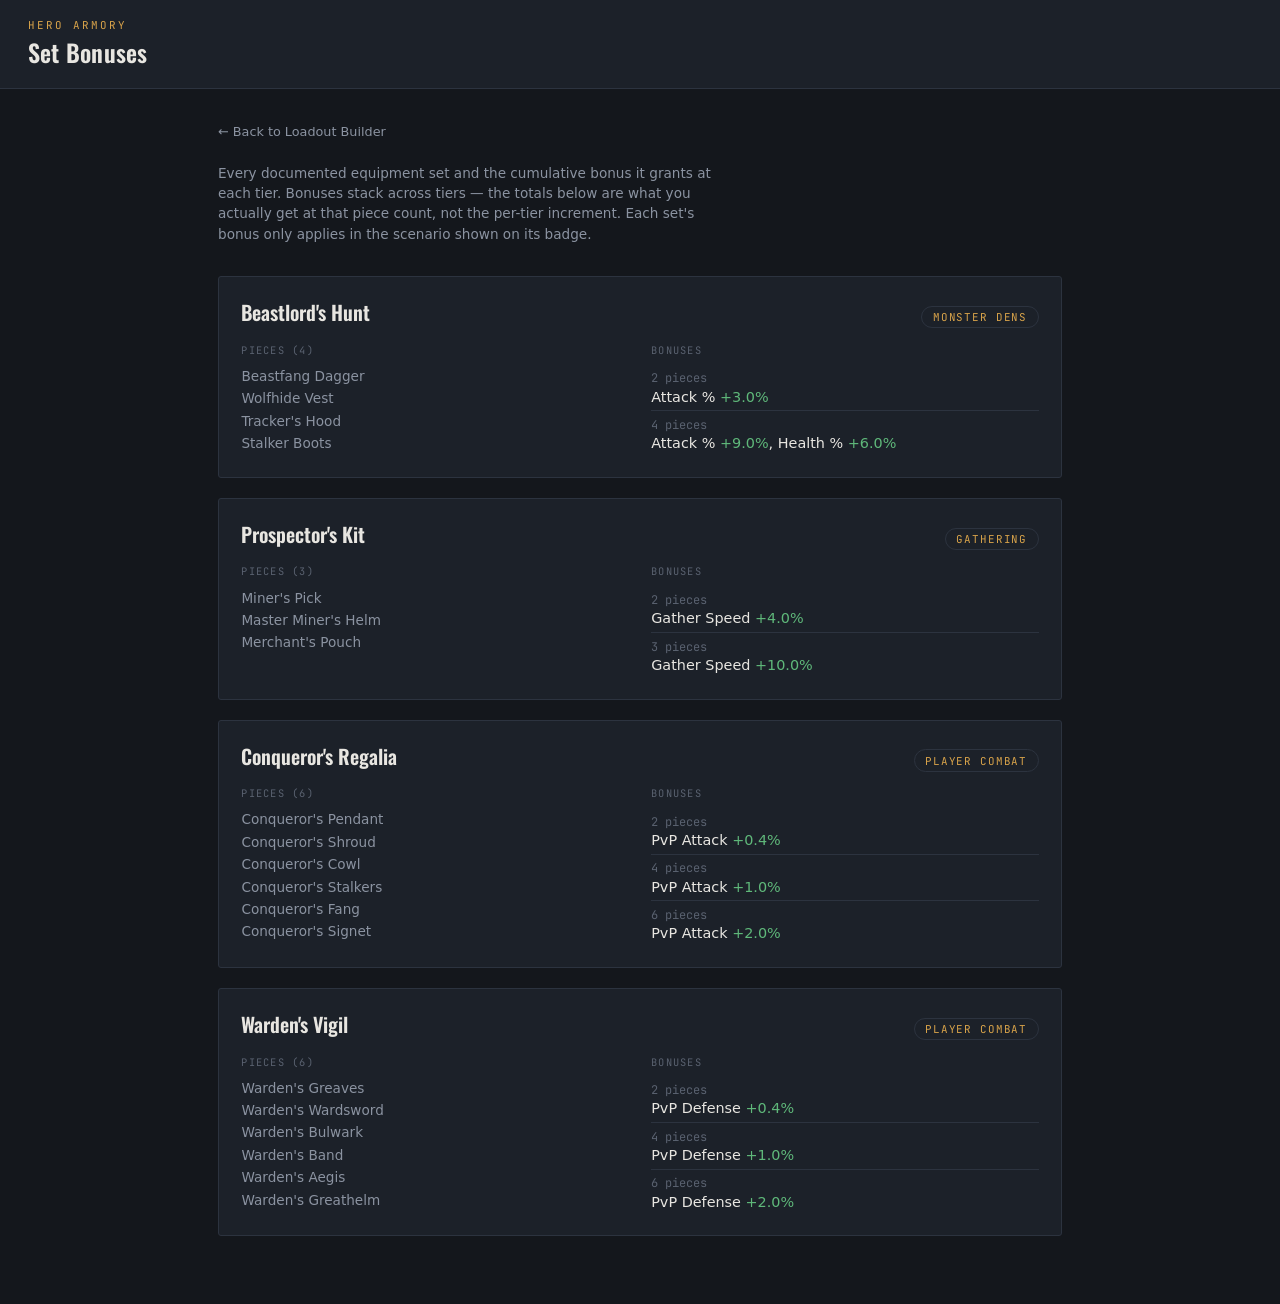
==== sets.html @ 33c0f756 "Deploy from tyrant-armory-source@3e766776fe8f4f42239ef7cad10495ab1a51c69f" ====
<!doctype html>
<html lang="en">
<head>
<meta charset="utf-8">
<meta name="viewport" content="width=device-width, initial-scale=1">
<title>Set Bonuses — Hero Armory</title>
<link rel="preconnect" href="https://fonts.googleapis.com">
<link rel="preconnect" href="https://fonts.gstatic.com" crossorigin>
<link href="https://fonts.googleapis.com/css2?family=Oswald:wght@400;500;600;700&family=JetBrains+Mono:wght@400;500;600&display=swap" rel="stylesheet">
<link rel="stylesheet" href="style.css">
</head>
<body>

<header class="topbar">
  <div class="topbar-title">
    <span class="topbar-eyebrow">Hero Armory</span>
    <h1>Set Bonuses</h1>
  </div>
</header>

<main class="sets-page">
  <a href="index.html" class="sets-back-link">← Back to Loadout Builder</a>
  <p class="sets-intro">
    Every documented equipment set and the cumulative bonus it grants at each
    tier. Bonuses stack across tiers — the totals below are what you actually
    get at that piece count, not the per-tier increment. Each set's bonus only
    applies in the scenario shown on its badge.
  </p>
  <div id="sets-container"></div>
</main>

<script src="sample-data.js"></script>
<script src="hero-breakpoints.js"></script>
<script src="set-bonuses.js"></script>
<script>
  (function () {
    const container = document.getElementById("sets-container");

    function fmtBonuses(totals) {
      return Object.entries(totals)
        .map(([key, value]) => {
          const label = STAT_LABELS[key] || key;
          return `${label} <span class="set-stat">+${(value * 100).toFixed(1)}%</span>`;
        })
        .join(", ");
    }

    for (const def of Object.values(SET_BONUS_DEFS)) {
      const card = document.createElement("div");
      card.className = "set-card";

      const head = document.createElement("div");
      head.className = "set-card-head";
      const name = document.createElement("h2");
      name.className = "set-card-name";
      name.textContent = def.name;
      head.appendChild(name);
      if (def.appliesIn) {
        const badge = document.createElement("span");
        badge.className = "set-applies-badge";
        badge.textContent = def.appliesIn;
        head.appendChild(badge);
      }
      card.appendChild(head);

      const cols = document.createElement("div");
      cols.className = "set-card-cols";

      // Pieces column
      const piecesCol = document.createElement("div");
      const piecesHead = document.createElement("p");
      piecesHead.className = "set-subhead";
      piecesHead.textContent = `Pieces (${def.totalPieces})`;
      piecesCol.appendChild(piecesHead);
      const piecesList = document.createElement("ul");
      piecesList.className = "set-pieces-list";
      for (const member of def.memberNames || []) {
        const li = document.createElement("li");
        li.textContent = member;
        piecesList.appendChild(li);
      }
      piecesCol.appendChild(piecesList);
      cols.appendChild(piecesCol);

      // Bonuses column — cumulative totals at each tier
      const bonusCol = document.createElement("div");
      const bonusHead = document.createElement("p");
      bonusHead.className = "set-subhead";
      bonusHead.textContent = "Bonuses";
      bonusCol.appendChild(bonusHead);

      const running = {};
      for (const tier of def.tiers) {
        for (const [key, value] of Object.entries(tier.bonuses)) {
          running[key] = (running[key] || 0) + value;
        }
        const tierEl = document.createElement("div");
        tierEl.className = "set-tier";
        const count = document.createElement("div");
        count.className = "set-tier-count";
        count.textContent = `${tier.pieces} pieces`;
        tierEl.appendChild(count);
        const bonuses = document.createElement("div");
        bonuses.className = "set-tier-bonuses";
        bonuses.innerHTML = fmtBonuses(running);
        tierEl.appendChild(bonuses);
        bonusCol.appendChild(tierEl);
      }
      cols.appendChild(bonusCol);

      card.appendChild(cols);
      container.appendChild(card);
    }
  })();
</script>
</body>
</html>
---- style.css ----
:root {
  --bg: #14171c;
  --panel: #1c2129;
  --panel-raised: #232a34;
  --line: #2c333f;
  --text: #e8e6e1;
  --text-dim: #8b93a1;
  --text-faint: #5a6270;
  --accent: #d8a34a;
  /* The plan panels' value bars, and nothing else. Muted on purpose: the bars
     measure how good a row is, while every other coloured thing in a plan row
     names WHAT the row is about, so the bar has to stay quiet enough not to be
     read as a category. Gold read as Legendary and a cool blue read as Rare;
     a saturated teal avoided that but shouted louder than the figures it was
     summarising. Slate is a step darker and flatter than --common, the nearest
     rarity, and still clears the --line track it sits on. */
  --meter: #707a89;

  --common: #9ba3ad;
  --uncommon: #5fb87a;
  --rare: #4a9fd8;
  --epic: #b478e0;
  --legendary: #e0a83a;

  --font-display: 'Oswald', 'Arial Narrow', sans-serif;
  --font-mono: 'JetBrains Mono', ui-monospace, 'SF Mono', monospace;

  --radius: 3px;
}

* { box-sizing: border-box; }

@media (prefers-reduced-motion: reduce) {
  *, *::before, *::after {
    animation-duration: 0.001ms !important;
    animation-iteration-count: 1 !important;
    transition-duration: 0.001ms !important;
  }
}

html, body {
  margin: 0;
  background: var(--bg);
  color: var(--text);
  font-family: 'Inter', system-ui, sans-serif;
  min-height: 100vh;
}

button {
  font-family: inherit;
  cursor: pointer;
}

select {
  font-family: inherit;
}

/* ---------- Sample data banner ---------- */

.sample-banner {
  background: #3a2f14;
  color: var(--legendary);
  border-bottom: 1px solid var(--line);
  text-align: center;
  font-size: 0.8rem;
  padding: 0.5rem 1rem;
  letter-spacing: 0.01em;
}

/* ---------- Topbar ---------- */

.topbar {
  display: flex;
  flex-wrap: wrap;
  align-items: center;
  justify-content: space-between;
  gap: 1rem;
  padding: 1.1rem 1.75rem;
  background: var(--panel);
  border-bottom: 1px solid var(--line);
  position: sticky;
  top: 0;
  z-index: 20;
}

.topbar-eyebrow {
  display: block;
  font-family: var(--font-mono);
  font-size: 0.68rem;
  letter-spacing: 0.18em;
  text-transform: uppercase;
  color: var(--accent);
  margin-bottom: 0.15rem;
}

.topbar-title h1 {
  font-family: var(--font-display);
  font-weight: 600;
  letter-spacing: 0.01em;
  font-size: 1.5rem;
  margin: 0;
  color: var(--text);
}

.topbar-controls {
  display: flex;
  align-items: center;
  gap: 0.9rem;
  flex-wrap: wrap;
}

.control {
  display: flex;
  flex-direction: column;
  gap: 0.25rem;
  font-size: 0.7rem;
  color: var(--text-dim);
  text-transform: uppercase;
  letter-spacing: 0.06em;
}

.control select {
  background: var(--panel-raised);
  border: 1px solid var(--line);
  color: var(--text);
  border-radius: var(--radius);
  padding: 0.4rem 0.6rem;
  font-size: 0.85rem;
  min-width: 190px;
  max-width: 100%;
}

.item-search-input {
  background: var(--panel-raised);
  border: 1px solid var(--line);
  color: var(--text);
  border-radius: var(--radius);
  padding: 0.4rem 0.6rem;
  font-size: 0.85rem;
  min-width: 190px;
  max-width: 100%;
  font-family: inherit;
}

.item-search-input::placeholder {
  color: var(--text-faint);
}

.item-search-input:focus-visible {
  outline: none;
  border-color: var(--accent);
}

.picker-search-bar {
  padding: 0.6rem 1.2rem;
  border-bottom: 1px solid var(--line);
  display: flex;
  gap: 0.6rem;
  align-items: center;
}

.picker-search-bar .item-search-input {
  flex: 1;
  min-width: 0;
}

.slot-search-badge {
  font-family: var(--font-mono);
  font-size: 0.65rem;
  color: var(--accent);
  border: 1px solid var(--accent);
  border-radius: 999px;
  padding: 0.02rem 0.4rem;
}

.btn-ghost {
  background: transparent;
  border: 1px solid var(--line);
  color: var(--text-dim);
  border-radius: var(--radius);
  padding: 0.45rem 0.9rem;
  font-size: 0.78rem;
  letter-spacing: 0.04em;
  transition: border-color 0.15s, color 0.15s;
}

.btn-ghost:hover, .btn-ghost:focus-visible {
  border-color: var(--accent);
  color: var(--accent);
}

.data-menu {
  position: relative;
}

.data-menu-list {
  position: absolute;
  top: calc(100% + 0.4rem);
  right: 0;
  background: var(--panel-raised);
  border: 1px solid var(--line);
  border-radius: var(--radius);
  min-width: 220px;
  max-width: calc(100vw - 2rem);
  flex-direction: column;
  padding: 0.3rem;
  z-index: 30;
}

.data-menu-list:not([hidden]) {
  display: flex;
}

.data-menu-item {
  background: transparent;
  border: none;
  color: var(--text);
  text-align: left;
  padding: 0.5rem 0.6rem;
  font-size: 0.8rem;
  border-radius: 2px;
  cursor: pointer;
}

.data-menu-item:hover, .data-menu-item:focus-visible {
  background: var(--panel);
  color: var(--accent);
  outline: none;
}

a.data-menu-item {
  display: block;
  text-decoration: none;
}

.data-menu-link {
  color: var(--accent);
  border-bottom: 1px solid var(--line);
  margin-bottom: 0.25rem;
  padding-bottom: 0.55rem;
}

.filter-count-badge {
  background: var(--accent);
  color: #1a1408;
  font-size: 0.65rem;
  font-weight: 600;
  border-radius: 999px;
  padding: 0.05rem 0.4rem;
  margin-right: 0.2rem;
}

.filter-count-badge:not([hidden]) {
  display: inline-block;
}

.filter-menu-list {
  min-width: 260px;
  max-width: min(calc(100vw - 2rem), 320px);
  padding: 0;
}

.filter-menu-list-inner {
  max-height: 320px;
  overflow-y: auto;
  padding: 0.3rem;
  display: flex;
  flex-direction: column;
}

.filter-menu-list-inner-compact {
  max-height: none;
}

.filter-section-label {
  font-family: var(--font-mono);
  font-size: 0.65rem;
  letter-spacing: 0.1em;
  text-transform: uppercase;
  color: var(--text-faint);
  padding: 0.5rem 0.6rem 0.1rem;
}

.optimize-weight-hint {
  font-size: 0.7rem;
  color: var(--text-dim);
  padding: 0 0.6rem 0.5rem;
  line-height: 1.35;
}

.optimize-context-row {
  display: flex;
  align-items: center;
  gap: 0.5rem;
  padding: 0 0.6rem 0.4rem;
}

.optimize-context-label {
  font-size: 0.75rem;
  color: var(--text-dim);
}

/* Same chrome as the hero picker in the topbar — a bare native select renders
   with the OS's own light background, which reads as a hole in a dark menu. */
.optimize-context-select {
  flex: 1;
  min-width: 0;
  background: var(--panel-raised);
  border: 1px solid var(--line);
  color: var(--text);
  border-radius: var(--radius);
  padding: 0.4rem 0.6rem;
  font-size: 0.85rem;
  font-family: inherit;
}

.optimize-context-select:focus-visible {
  outline: none;
  border-color: var(--accent);
}

/* Separates the save controls from the weight list they act on. */
.optimize-troop-save-row {
  margin-top: 0.7rem;
}

.optimize-troop-save-btn,
.optimize-troop-reset-btn {
  background: transparent;
  border: 1px solid var(--line);
  color: var(--text-faint);
  border-radius: 4px;
  padding: 0.2rem 0.5rem;
  font-size: 0.7rem;
  letter-spacing: 0.04em;
  text-transform: uppercase;
  cursor: pointer;
  white-space: nowrap;
  transition: border-color 0.15s, color 0.15s;
}

.optimize-troop-save-btn:hover, .optimize-troop-save-btn:focus-visible,
.optimize-troop-reset-btn:hover, .optimize-troop-reset-btn:focus-visible {
  border-color: var(--accent);
  color: var(--accent);
}

.filter-checkbox-item {
  display: flex;
  align-items: center;
  gap: 0.5rem;
  padding: 0.4rem 0.6rem;
  font-size: 0.8rem;
  color: var(--text);
  border-radius: 2px;
  cursor: pointer;
}

.filter-checkbox-item:hover {
  background: var(--panel);
}

.filter-checkbox-item input {
  accent-color: var(--accent);
}

.filter-clear-btn {
  border-top: 1px solid var(--line);
  border-radius: 0;
  color: var(--text-dim);
}

.optimize-weight-list {
  max-height: 320px;
}

.optimize-weight-row {
  justify-content: space-between;
  cursor: default;
}

.optimize-weight-name {
  flex: 1;
}

.optimize-weight-input {
  width: 4rem;
  background: var(--panel);
  border: 1px solid var(--line);
  color: var(--text);
  border-radius: 4px;
  padding: 0.15rem 0.35rem;
  font-size: 0.78rem;
  text-align: right;
  font-family: var(--font-mono);
  -moz-appearance: textfield;
}

.optimize-weight-input::-webkit-outer-spin-button,
.optimize-weight-input::-webkit-inner-spin-button {
  -webkit-appearance: none;
  margin: 0;
}

.optimize-weight-input:focus-visible {
  outline: none;
  border-color: var(--accent);
}

.optimize-weight-only-btn {
  background: transparent;
  border: 1px solid var(--line);
  color: var(--text-faint);
  border-radius: 4px;
  padding: 0.1rem 0.4rem;
  font-size: 0.65rem;
  letter-spacing: 0.04em;
  text-transform: uppercase;
  cursor: pointer;
  transition: border-color 0.15s, color 0.15s;
}

.optimize-weight-only-btn:hover, .optimize-weight-only-btn:focus-visible {
  border-color: var(--accent);
  color: var(--accent);
}

.optimize-menu-actions {
  display: flex;
  border-top: 1px solid var(--line);
}

.optimize-menu-actions .filter-clear-btn {
  border-top: none;
  flex: 1;
}

.optimize-run-btn {
  border-top: none;
  border-left: 1px solid var(--line);
  border-radius: 0;
  color: var(--accent);
  flex: 1.4;
  font-weight: 500;
}

.optimize-run-btn:hover, .optimize-run-btn:focus-visible {
  background: var(--panel);
}

.slot-match-badge {
  font-family: var(--font-mono);
  font-size: 0.65rem;
  color: var(--accent);
  border: 1px solid var(--accent);
  border-radius: 999px;
  padding: 0.02rem 0.4rem;
  margin-left: auto;
}

.slot-card-head {
  display: flex;
  align-items: baseline;
  gap: 0.4rem;
}

.picker-option.filtered-out {
  display: none;
}

/* ---------- Layout ---------- */

.layout {
  display: grid;
  grid-template-columns: 1fr 340px;
  gap: 1.5rem;
  padding: 1.75rem;
  max-width: 1200px;
  margin: 0 auto;
}

@media (max-width: 860px) {
  .layout {
    grid-template-columns: 1fr;
  }

  .topbar {
    position: static;
    padding: 1rem;
  }

  .topbar-controls {
    width: 100%;
  }

  .control,
  .control select,
  .item-search-input,
  .data-menu {
    width: 100%;
  }

  .topbar-controls > .btn-ghost,
  .topbar-controls .data-menu > .btn-ghost {
    width: 100%;
  }

  .control select,
  .item-search-input {
    min-width: 0;
  }

  .ledger-panel {
    position: static;
    top: auto;
  }

  .compare-controls {
    flex-direction: column;
  }

  .compare-controls .control {
    width: 100%;
  }

  .compare-controls select {
    width: 100%;
    min-width: 0;
  }

  .picker,
  .compare-picker,
  .paste-csv-picker {
    max-width: 100%;
  }
}

.slots {
  display: grid;
  grid-template-columns: repeat(2, 1fr);
  gap: 0.9rem;
  align-content: start;
}

@media (max-width: 560px) {
  .slots { grid-template-columns: 1fr; }
}

/* ---------- Slot card ---------- */

.slot-card {
  background: var(--panel);
  border: 1px solid var(--line);
  border-radius: var(--radius);
  border-left: 3px solid var(--text-faint);
  padding: 0.9rem 1rem;
  text-align: left;
  color: var(--text);
  display: flex;
  flex-direction: column;
  gap: 0.35rem;
  min-height: 108px;
  cursor: pointer;
  transition: border-color 0.15s, background 0.15s, transform 0.1s;
}

.slot-card:hover, .slot-card:focus-visible {
  background: var(--panel-raised);
  outline: none;
}

.slot-card:active {
  transform: translateY(1px);
}

.slot-card.filled {
  border-left-color: var(--slot-accent, var(--accent));
}

.slot-card.slot-locked {
  border-left-color: var(--text-faint);
  border-style: dashed;
}

.slot-lock-btn {
  background: transparent;
  border: none;
  color: var(--text-faint);
  font-size: 0.9rem;
  line-height: 1;
  padding: 0.1rem 0.2rem;
  margin-left: auto;
  cursor: pointer;
  opacity: 0.55;
  transition: opacity 0.15s;
}

.slot-lock-btn:hover, .slot-lock-btn:focus-visible {
  opacity: 1;
}

.slot-lock-btn.active {
  opacity: 1;
}

.slot-label {
  font-family: var(--font-mono);
  font-size: 0.65rem;
  letter-spacing: 0.14em;
  text-transform: uppercase;
  color: var(--text-faint);
}

.slot-item-name {
  font-family: var(--font-display);
  font-size: 1.05rem;
  font-weight: 500;
  line-height: 1.25;
}

.slot-empty-name {
  font-size: 0.9rem;
  color: var(--text-faint);
  font-style: italic;
}

.slot-meta {
  font-size: 0.72rem;
  color: var(--text-dim);
  display: flex;
  gap: 0.5rem;
  align-items: center;
}

.rarity-dot {
  width: 7px;
  height: 7px;
  border-radius: 50%;
  display: inline-block;
  background: var(--slot-accent, var(--text-faint));
}

/* Level and quality are the two figures a reader actually compares between two
   copies of the same piece, so they carry the line's contrast — the rarity word
   beside them is already colour-coded by the dot and stays dim. */
.item-level,
.quality-pct {
  color: var(--text);
  font-weight: 600;
  font-variant-numeric: tabular-nums;
}

/* Follows the meta line directly. Pinning it to the bottom of the card (which
   the grid stretches to the tallest in its row) opened a gap under the shorter
   card's meta line and read as a stat block floating in the middle of nowhere —
   the slack belongs at the end of the card, not inside the item's own text. */
.slot-stats {
  font-family: var(--font-mono);
  font-size: 0.72rem;
  color: var(--text-dim);
  line-height: 1.5;
}

/* ---------- Ledger ---------- */

.ledger-panel {
  background: var(--panel);
  border: 1px solid var(--line);
  border-radius: var(--radius);
  padding: 1.1rem 1.2rem;
  align-self: start;
  position: sticky;
  top: 5.5rem;
}

.panel-heading {
  font-family: var(--font-display);
  font-size: 0.95rem;
  font-weight: 500;
  letter-spacing: 0.04em;
  text-transform: uppercase;
  color: var(--text-dim);
  margin: 0 0 0.75rem;
  border-bottom: 1px solid var(--line);
  padding-bottom: 0.5rem;
}

/* The heading IS the control — the panel is always on the page, and clicking
   its title opens it. A separate button beside the title would be a second
   thing to aim at for one behaviour, so the whole heading takes the click. */
.panel-toggle {
  display: flex;
  align-items: center;
  gap: 0.45rem;
  width: 100%;
  padding: 0;
  background: none;
  border: none;
  font: inherit;
  color: inherit;
  letter-spacing: inherit;
  text-transform: inherit;
  text-align: left;
  cursor: pointer;
}

.panel-toggle:hover,
.panel-toggle:focus-visible {
  color: var(--text);
  outline: none;
}

/* A panel with nothing to say yet — the heading stays readable, but it stops
   offering a click that would only open an empty box. */
.panel-toggle:disabled {
  cursor: default;
  opacity: 0.55;
}

.panel-toggle:disabled:hover {
  color: inherit;
}

.panel-toggle-caret {
  font-size: 0.7em;
  color: var(--accent);
  transition: transform 0.15s;
}

.panel-toggle[aria-expanded="true"] .panel-toggle-caret {
  transform: rotate(90deg);
}

/* Collapsed, the heading is the whole panel — the rule under it would be
   separating it from content that isn't there. */
.is-collapsed .panel-heading {
  margin-bottom: 0;
  padding-bottom: 0;
  border-bottom: none;
}

.ledger-empty {
  color: var(--text-faint);
  font-size: 0.85rem;
  line-height: 1.5;
  margin: 0;
}

.ledger-row {
  display: flex;
  justify-content: space-between;
  align-items: baseline;
  padding: 0.32rem 0;
  font-size: 0.85rem;
  border-bottom: 1px solid rgba(255,255,255,0.03);
}

.ledger-row-label {
  color: var(--text-dim);
}

.ledger-row-value {
  font-family: var(--font-mono);
  font-weight: 500;
  color: var(--text);
}

.ledger-row.flash .ledger-row-value {
  animation: flash-value 0.7s ease-out;
}

@keyframes flash-value {
  0%   { color: var(--accent); text-shadow: 0 0 8px rgba(216,163,74,0.6); }
  100% { color: var(--text); text-shadow: none; }
}

/* Army command — the troop buff the hero's raw stats actually buy. Deliberately
   built from the ledger's own .ledger-row classes so it reads as a continuation
   of Totals rather than a differently-shaped panel bolted underneath. The raw
   stat and cap threshold live in each row's title, keeping the line itself to
   the one thing worth scanning: the percentage. */
.army-command-wrap {
  margin-top: 1.1rem;
}

/* It borrows .ledger for the row rhythm, so strip the list chrome that a <ul>
   brings and .ledger (a <div>) never had to. */
.army-command {
  list-style: none;
  margin: 0;
  padding: 0;
}

/* Distance to the ceiling, sitting just left of the percentage. Quiet enough
   not to compete with the number it annotates, but always present — knowing
   there's headroom is as useful as knowing there isn't. */
.army-command-cap {
  font-family: var(--font-mono);
  font-size: 0.62rem;
  letter-spacing: 0.08em;
  text-transform: uppercase;
  color: var(--text-faint);
  margin-right: 0.5rem;
}

/* Past the ceiling the stat is dead weight, so this one earns more contrast. */
.army-command-cap.is-over {
  color: var(--text-dim);
}

/* Column 1 stacks the gear and the plan together, so the plan follows the gear
   by its own small gap. As a grid item in its own right it sat on the layout's
   second ROW, whose height is set by whichever column is taller — the sidebar —
   which pushed it far below the gear it belongs to. */
.layout-main {
  display: flex;
  flex-direction: column;
  gap: 0.9rem;
  min-width: 0;
}

/* Not a sidebar card — the plan is a table of comparable rows, and at the
   sidebar's 300px they stacked one per line with the benefit figures
   wrapping. */
.upgrade-plan-wrap {
  background: var(--panel);
  border: 1px solid var(--line);
  border-radius: var(--radius);
  padding: 1.1rem 1.2rem;
}

.upgrade-plan-controls {
  display: flex;
  align-items: center;
  justify-content: space-between;
  gap: 1rem;
  flex-wrap: wrap;
  margin-bottom: 0.75rem;
}

.upgrade-plan-horizon-row {
  display: flex;
  align-items: center;
  gap: 0.5rem;
  flex: 0 0 auto;
  font-family: var(--font-mono);
  font-size: 0.65rem;
  letter-spacing: 0.08em;
  text-transform: uppercase;
  color: var(--text-faint);
}

.upgrade-plan-horizon-row input {
  flex: 0 1 6.5rem;
  min-width: 0;
  background: var(--panel-raised);
  border: 1px solid var(--line);
  color: var(--text);
  border-radius: var(--radius);
  padding: 0.25rem 0.4rem;
  font-family: var(--font-mono);
  font-size: 0.72rem;
  letter-spacing: normal;
}

.upgrade-plan-horizon-row input:focus-visible {
  outline: none;
  border-color: var(--accent);
}

.upgrade-plan-summary {
  margin: 0;
  flex: 1 1 20rem;
  font-size: 0.78rem;
  line-height: 1.45;
  color: var(--text-dim);
}

.upgrade-plan {
  list-style: none;
  margin: 0;
  padding: 0;
  display: grid;
  /* Measured, not guessed: the Command benefit figures are the line that must
     not wrap, since it appears on every row. At the 0.76rem type above they run
     to 279px, and 22rem leaves a card 344px wide inside its padding — room to
     spare, and still narrow enough to keep two cards side by side in the main
     column. Re-measure before widening this: 24.5rem looks harmless and costs
     the second column outright. */
  grid-template-columns: repeat(auto-fill, minmax(min(22rem, 100%), 1fr));
  gap: 0.6rem;
}

/* Column so the value bar can be pinned to the bottom of the card — see
   .upgrade-plan-bar-slot.

   The left edge carries the piece's RARITY, the same colour it wears on its
   slot card and in the picker — a row about the Legendary you're wearing had no
   business being the same gold as the Common two rows down. Rarity is also the
   one thing these rows never say in words, unlike the level and the XP. */
.upgrade-plan-row {
  background: var(--panel-raised);
  border-left: 2px solid var(--slot-accent, var(--accent));
  padding: 0.5rem 0.6rem;
  border-radius: 0 var(--radius) var(--radius) 0;
  display: flex;
  flex-direction: column;
}

.upgrade-plan-head {
  display: flex;
  align-items: baseline;
  justify-content: space-between;
  gap: 0.5rem;
}

/* Sized off the slot cards these rows describe, a notch down rather than a
   different order of magnitude — the cards run 1.05rem/0.72rem, and the plan
   was reading at 0.84/0.68 for the same words about the same gear. */
.upgrade-plan-name {
  font-family: var(--font-display);
  font-size: 0.98rem;
  letter-spacing: 0.02em;
  color: var(--text);
}

.upgrade-plan-value {
  font-family: var(--font-mono);
  font-size: 0.82rem;
  color: var(--accent);
  flex: 0 0 auto;
}

.upgrade-plan-meta,
.upgrade-plan-stats {
  margin-top: 0.2rem;
  font-family: var(--font-mono);
  font-size: 0.76rem;
  line-height: 1.5;
  color: var(--text-dim);
}

.upgrade-plan-stats {
  color: var(--text-dim);
}

.upgrade-plan-stats-lead {
  /* Subordinate by case and tracking, not by fading it to 2.35:1 — it's a
     word the reader needs, not decoration. */
  color: var(--text-dim);
  text-transform: uppercase;
  letter-spacing: 0.08em;
  font-size: 0.92em;
}

/* The number is what the row is ranked on, so it gets the strongest contrast
   in the line rather than the weakest. */
.upgrade-plan-gain {
  color: var(--text);
  font-weight: 600;
}

/* A stat that moved but carries no weight, so the bar below never counted it.
   Demoted by taking the emphasis OFF its figure rather than by fading the pair
   out: --text-faint here would be 2.33:1 on this card, and these are true
   statements about the piece that a reader may well want. Losing the bold and
   the bright ink is enough — the weighted figures beside it are what the eye
   lands on now. */
.upgrade-plan-gain-part.is-unweighted .upgrade-plan-gain {
  color: var(--text-dim);
  font-weight: 400;
}

.upgrade-plan-gain-part {
  white-space: nowrap;
}

/* Takes up whatever slack the card has left, which puts every bar in a grid
   line on the same baseline no matter how many stat lines the rows above them
   ran to. The padding is the bar's minimum breathing room from the text, for
   the tallest card in the line — the one with no slack to give. */
.upgrade-plan-bar-slot {
  margin-top: auto;
  padding-top: 0.4rem;
}

/* Value per XP against the best row — the ranking is the point of the panel,
   so it gets a shape you can scan without reading the numbers. */
.upgrade-plan-bar {
  height: 3px;
  background: var(--line);
  border-radius: 2px;
  overflow: hidden;
}

.upgrade-plan-bar span {
  display: block;
  height: 100%;
  background: var(--meter);
}

/* A caveat on the row it applies to, not a stat — pulled back so it reads as
   an aside rather than competing with the gain figures above it. */
.pvp-plan-owned,
.pvp-plan-rolls {
  color: var(--text-faint);
  font-style: italic;
}

/* A swap can cost a stat as well as buy one, so the losses have to be as
   legible as the gains — same weight, different hue. Not red: these rows are
   recommendations that came out ahead on balance, and a warning colour would
   argue against the row it sits on. */
.upgrade-plan-loss {
  color: var(--rare);
}

.set-notes-wrap {
  margin-top: 1.1rem;
}

.set-notes {
  list-style: none;
  margin: 0;
  padding: 0;
  display: flex;
  flex-direction: column;
  gap: 0.5rem;
}

.set-notes li {
  font-size: 0.76rem;
  line-height: 1.45;
  color: var(--text-dim);
  background: var(--panel-raised);
  border-left: 2px solid var(--accent);
  padding: 0.5rem 0.6rem;
  border-radius: 0 var(--radius) var(--radius) 0;
}

/* ---------- Picker overlay ---------- */

.picker-overlay {
  position: fixed;
  inset: 0;
  background: rgba(10,12,15,0.72);
  align-items: flex-start;
  justify-content: center;
  padding: 4vh 1rem;
  z-index: 50;
  overflow-y: auto;
}

.picker-overlay:not([hidden]) {
  display: flex;
}

.picker-overlay[hidden] {
  display: none;
}

.picker {
  background: var(--panel);
  border: 1px solid var(--line);
  border-radius: var(--radius);
  width: 100%;
  max-width: 560px;
  max-height: 88vh;
  display: flex;
  flex-direction: column;
}

.picker-head {
  display: flex;
  align-items: center;
  justify-content: space-between;
  padding: 1rem 1.2rem;
  border-bottom: 1px solid var(--line);
}

.picker-head h2 {
  font-family: var(--font-display);
  font-size: 1.1rem;
  font-weight: 500;
  margin: 0;
  letter-spacing: 0.03em;
}

.picker-list {
  overflow-y: auto;
  padding: 0.6rem;
  display: flex;
  flex-direction: column;
  gap: 0.4rem;
}

.picker-compare-bar {
  align-items: center;
  flex-wrap: wrap;
  gap: 0.6rem;
  padding: 0.6rem 1.2rem;
  border-bottom: 1px solid var(--line);
  font-size: 0.78rem;
  color: var(--text-dim);
}

.picker-compare-bar:not([hidden]) {
  display: flex;
}

.picker-compare-bar[hidden] {
  display: none;
}

.picker-option-compare-checkbox {
  margin-right: 0.5rem;
  accent-color: var(--accent);
}

.compare-picker {
  max-width: 720px;
}

.paste-csv-picker {
  max-width: 640px;
}

.paste-csv-body {
  padding: 1rem 1.2rem;
  display: flex;
  flex-direction: column;
  gap: 0.8rem;
}

.paste-csv-hint {
  font-size: 0.8rem;
  color: var(--text-dim);
  line-height: 1.5;
  margin: 0;
}

.paste-csv-textarea {
  width: 100%;
  min-height: 220px;
  background: var(--panel-raised);
  border: 1px solid var(--line);
  color: var(--text);
  border-radius: var(--radius);
  padding: 0.6rem;
  font-family: var(--font-mono);
  font-size: 0.72rem;
  resize: vertical;
}

.paste-csv-textarea:focus-visible {
  outline: none;
  border-color: var(--accent);
}

.paste-csv-actions {
  display: flex;
  justify-content: flex-end;
}

.compare-controls {
  gap: 1rem;
  padding: 1rem 1.2rem;
  border-bottom: 1px solid var(--line);
}

.compare-controls:not([hidden]) {
  display: flex;
}

.compare-controls[hidden] {
  display: none;
}

.compare-controls select {
  background: var(--panel-raised);
  border: 1px solid var(--line);
  color: var(--text);
  border-radius: var(--radius);
  padding: 0.4rem 0.6rem;
  font-size: 0.85rem;
  min-width: 180px;
}

.compare-body {
  overflow-y: auto;
  overflow-x: auto;
  padding: 1rem 1.2rem;
  min-width: 0;
}

.compare-empty {
  color: var(--text-faint);
  font-size: 0.85rem;
}

.compare-swipe-hint {
  display: none;
  color: var(--text-faint);
  font-size: 0.7rem;
  margin: 0 0 0.6rem;
}

@media (max-width: 560px) {
  .compare-swipe-hint {
    display: block;
  }
}

.compare-table {
  width: 100%;
  min-width: 480px;
  border-collapse: collapse;
  font-size: 0.82rem;
}

.compare-table th, .compare-table td {
  text-align: left;
  padding: 0.4rem 0.6rem;
  border-bottom: 1px solid rgba(255,255,255,0.05);
}

.compare-table th {
  color: var(--text-dim);
  font-weight: 500;
  font-size: 0.72rem;
  text-transform: uppercase;
  letter-spacing: 0.05em;
}

.compare-table td.compare-value {
  font-family: var(--font-mono);
}

.compare-table td.compare-delta-pos {
  color: var(--uncommon);
}

.compare-table td.compare-delta-neg {
  color: #d86a5c;
}

.compare-table td.compare-delta-zero {
  color: var(--text-faint);
}

.compare-item-line {
  font-size: 0.72rem;
  color: var(--text-faint);
  margin-top: 0.1rem;
}

.picker-option {
  display: flex;
  flex-direction: column;
  gap: 0.25rem;
  text-align: left;
  width: 100%;
  background: var(--panel-raised);
  border: 1px solid var(--line);
  border-left: 3px solid var(--option-accent, var(--text-faint));
  border-radius: var(--radius);
  padding: 0.65rem 0.8rem;
  color: var(--text);
  transition: border-color 0.12s, background 0.12s;
}

.picker-option:hover, .picker-option:focus-visible {
  background: #29313d;
  outline: none;
}

.picker-option.selected {
  border-color: var(--accent);
  background: #2c2418;
}

.picker-option.locked {
  opacity: 0.42;
  cursor: not-allowed;
  filter: grayscale(0.6);
}

.picker-option.locked:hover, .picker-option.locked:focus-visible {
  background: var(--panel-raised);
}

.picker-option-empty {
  color: var(--text-faint);
  font-style: italic;
}

.picker-option-name {
  font-family: var(--font-display);
  font-size: 0.98rem;
}

.picker-option-meta {
  font-size: 0.72rem;
  color: var(--text-dim);
  display: flex;
  align-items: center;
  gap: 0.4rem;
  flex-wrap: wrap;
}

.picker-option-stats {
  font-family: var(--font-mono);
  font-size: 0.7rem;
  color: var(--text-dim);
}

.equipped-tag {
  font-size: 0.66rem;
  color: var(--text-faint);
  border: 1px solid var(--line);
  border-radius: 2px;
  padding: 0.05rem 0.35rem;
}

.locked-tag {
  font-size: 0.66rem;
  color: var(--rare);
  border: 1px solid var(--rare);
  border-radius: 2px;
  padding: 0.05rem 0.35rem;
}

/* ---------- Toast ---------- */

.toast {
  position: fixed;
  bottom: 1.5rem;
  left: 50%;
  transform: translateX(-50%);
  background: var(--panel-raised);
  border: 1px solid var(--accent);
  color: var(--text);
  padding: 0.6rem 1.1rem;
  border-radius: var(--radius);
  font-size: 0.82rem;
  z-index: 60;
}

/* ---------- Set bonuses reference page ---------- */

.sets-page {
  max-width: 900px;
  margin: 0 auto;
  padding: 2rem 1.75rem 3rem;
}

.sets-back-link {
  display: inline-block;
  font-size: 0.8rem;
  color: var(--text-dim);
  text-decoration: none;
  margin-bottom: 1.5rem;
}

.sets-back-link:hover, .sets-back-link:focus-visible {
  color: var(--accent);
}

.sets-intro {
  color: var(--text-dim);
  font-size: 0.85rem;
  line-height: 1.5;
  margin: 0 0 2rem;
  max-width: 60ch;
}

.set-card {
  background: var(--panel);
  border: 1px solid var(--line);
  border-radius: var(--radius);
  padding: 1.25rem 1.4rem;
  margin-bottom: 1.25rem;
}

.set-card-head {
  display: flex;
  align-items: baseline;
  justify-content: space-between;
  gap: 1rem;
  flex-wrap: wrap;
  margin-bottom: 0.9rem;
}

.set-card-name {
  font-family: var(--font-display);
  font-weight: 600;
  font-size: 1.25rem;
  margin: 0;
  color: var(--text);
}

.set-applies-badge {
  font-family: var(--font-mono);
  font-size: 0.68rem;
  letter-spacing: 0.08em;
  text-transform: uppercase;
  color: var(--accent);
  border: 1px solid var(--line);
  border-radius: 999px;
  padding: 0.2rem 0.65rem;
  white-space: nowrap;
}

.set-card-cols {
  display: grid;
  grid-template-columns: 1fr 1fr;
  gap: 1.4rem;
}

@media (max-width: 620px) {
  .set-card-cols { grid-template-columns: 1fr; }
}

.set-subhead {
  font-family: var(--font-mono);
  font-size: 0.65rem;
  letter-spacing: 0.12em;
  text-transform: uppercase;
  color: var(--text-faint);
  margin: 0 0 0.5rem;
}

.set-pieces-list {
  list-style: none;
  margin: 0;
  padding: 0;
}

.set-pieces-list li {
  font-size: 0.85rem;
  color: var(--text-dim);
  padding: 0.2rem 0;
}

.set-tier {
  padding: 0.35rem 0;
  border-bottom: 1px solid var(--line);
}

.set-tier:last-child { border-bottom: none; }

.set-tier-count {
  font-family: var(--font-mono);
  font-size: 0.75rem;
  color: var(--text-faint);
  margin-bottom: 0.15rem;
}

.set-tier-bonuses {
  font-size: 0.9rem;
  color: var(--text);
}

.set-tier-bonuses .set-stat {
  color: var(--uncommon);
  font-variant-numeric: tabular-nums;
}

/* ---------- Rarity color helper classes ---------- */
.rarity-COMMON    { --slot-accent: var(--common);    --option-accent: var(--common); }
.rarity-UNCOMMON  { --slot-accent: var(--uncommon);  --option-accent: var(--uncommon); }
.rarity-RARE      { --slot-accent: var(--rare);      --option-accent: var(--rare); }
.rarity-EPIC      { --slot-accent: var(--epic);      --option-accent: var(--epic); }
.rarity-LEGENDARY { --slot-accent: var(--legendary); --option-accent: var(--legendary); }
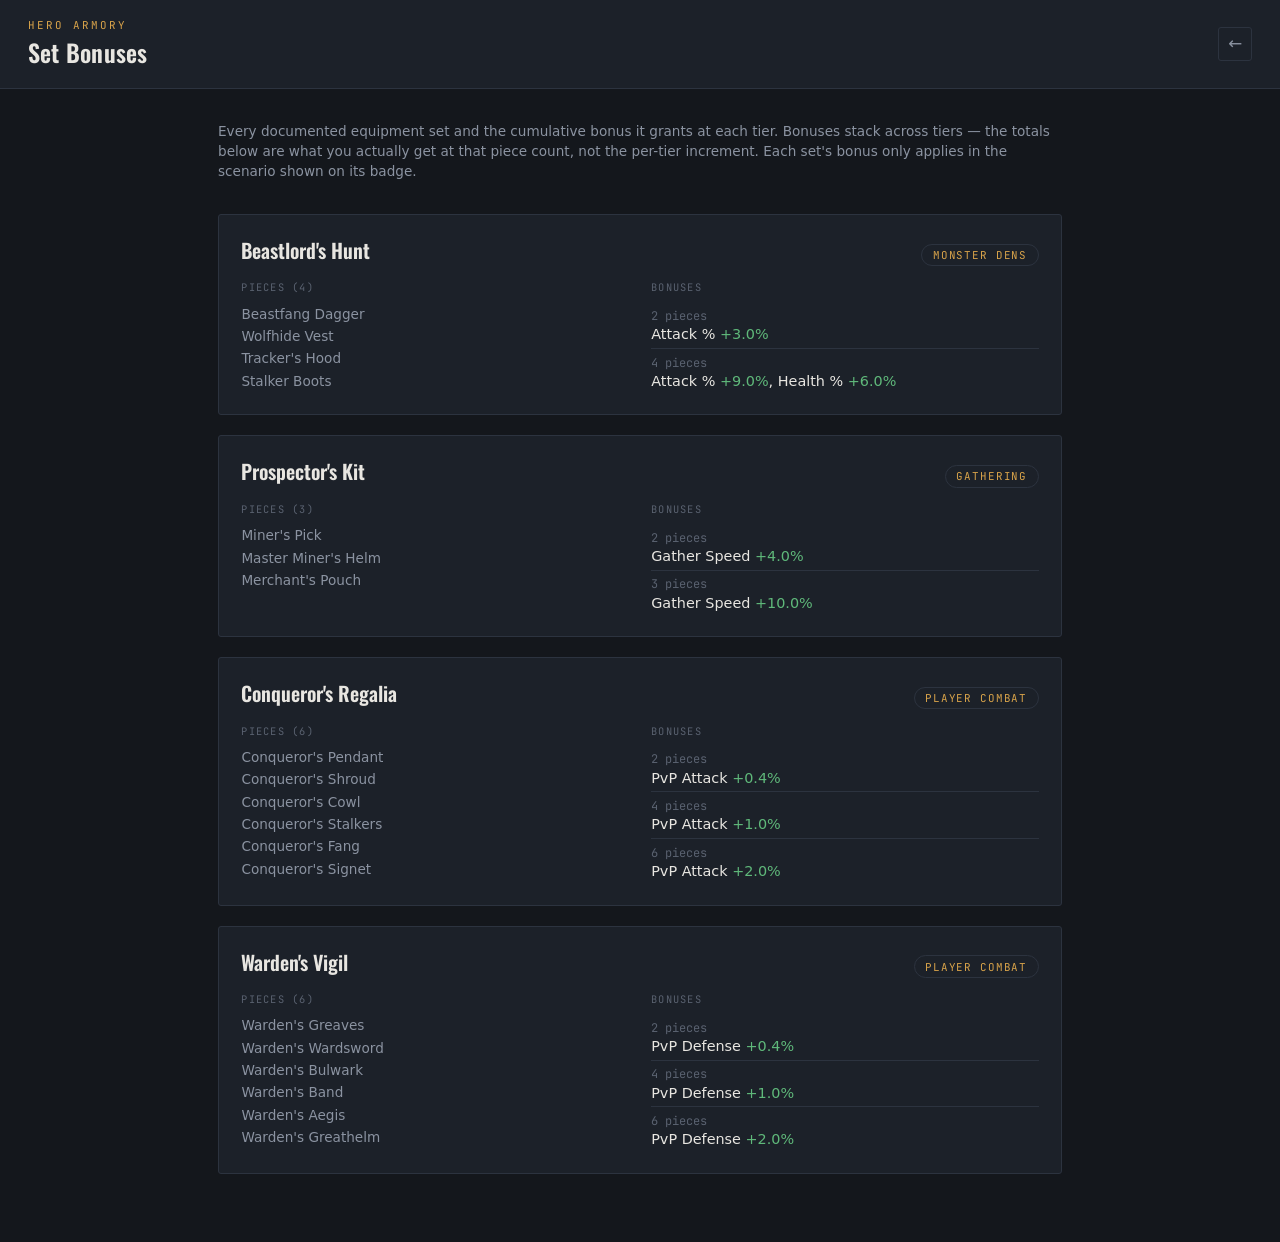
==== commit 68cf5133: "Deploy from tyrant-armory-source@11b2c1a2fccb73055c444c86504ec31c449d4d23" ====
--- a/sets.html
+++ b/sets.html
@@ -11,15 +11,15 @@
 </head>
 <body>
 
-<header class="topbar">
+<header class="topbar topbar-sub">
   <div class="topbar-title">
     <span class="topbar-eyebrow">Hero Armory</span>
     <h1>Set Bonuses</h1>
   </div>
+  <a href="index.html" class="topbar-back" title="Back to Loadout Builder" aria-label="Back to Loadout Builder">←</a>
 </header>
 
 <main class="sets-page">
-  <a href="index.html" class="sets-back-link">← Back to Loadout Builder</a>
   <p class="sets-intro">
     Every documented equipment set and the cumulative bonus it grants at each
     tier. Bonuses stack across tiers — the totals below are what you actually
--- a/style.css
+++ b/style.css
@@ -7,7 +7,7 @@
   --text-dim: #8b93a1;
   --text-faint: #5a6270;
   --accent: #d8a34a;
-  /* The plan panels' value bars, and nothing else. Muted on purpose: the bars
+  /* The XP plan's value bars, and nothing else. Muted on purpose: the bars
      measure how good a row is, while every other coloured thing in a plan row
      names WHAT the row is about, so the bar has to stay quiet enough not to be
      read as a category. Gold read as Legendary and a cool blue read as Rare;
@@ -93,6 +93,14 @@
   margin-bottom: 0.15rem;
 }
 
+/* Pushes everything after it to the right-hand end of the bar. The controls
+   used to be the only other item, so justify-content did this on its own —
+   now that the hero picker sits outside them as its own item, the gap has to
+   belong to the title rather than fall between every pair. */
+.topbar-title {
+  margin-right: auto;
+}
+
 .topbar-title h1 {
   font-family: var(--font-display);
   font-weight: 600;
@@ -102,11 +110,112 @@
   color: var(--text);
 }
 
+/* The way out of a reference page rides in the sticky bar rather than at the
+   top of the prose, so it stays reachable however far down the page you are.
+   Icon only — the bar's own heading already says which page you're leaving. */
+.topbar-back {
+  display: inline-flex;
+  align-items: center;
+  justify-content: center;
+  width: 2.1rem;
+  height: 2.1rem;
+  border: 1px solid var(--line);
+  border-radius: var(--radius);
+  background: transparent;
+  color: var(--text-dim);
+  font-size: 1.05rem;
+  line-height: 1;
+  text-decoration: none;
+  transition: border-color 0.15s, color 0.15s;
+}
+
+.topbar-back:hover, .topbar-back:focus-visible {
+  color: var(--accent);
+  border-color: var(--accent);
+}
+
 .topbar-controls {
   display: flex;
-  align-items: center;
+  /* Bottom, not centre: the labelled controls carry a caption above their
+     field, so centring the row sits the bare buttons half a caption higher
+     than the boxes beside them. Aligning bottom edges lines up the boxes
+     themselves rather than the stacks around them. */
+  align-items: flex-end;
   gap: 0.9rem;
   flex-wrap: wrap;
+}
+
+/* The hero picker rides outside .topbar-controls so the mobile nav can fold
+   the rest away without taking it along. Bottom-aligning both against the bar
+   keeps its box on the same line as the boxes inside the controls, which is
+   what the controls' own flex-end alignment is for. */
+.topbar-hero,
+.topbar-controls {
+  align-self: flex-end;
+}
+
+/* Hamburger for the mobile nav — hidden until the control row stops fitting
+   across the top. */
+.nav-toggle {
+  display: none;
+  align-items: center;
+  justify-content: center;
+  width: 2.6rem;
+  height: 2.4rem;
+  padding: 0;
+  background: transparent;
+  border: 1px solid var(--line);
+  border-radius: var(--radius);
+  color: var(--text-dim);
+  cursor: pointer;
+  transition: border-color 0.15s, color 0.15s;
+}
+
+.nav-toggle:hover, .nav-toggle:focus-visible {
+  border-color: var(--accent);
+  color: var(--accent);
+}
+
+.nav-toggle-bars {
+  position: relative;
+}
+
+.nav-toggle-bars,
+.nav-toggle-bars::before,
+.nav-toggle-bars::after {
+  display: block;
+  width: 1.05rem;
+  height: 2px;
+  border-radius: 1px;
+  background: currentColor;
+  transition: transform 0.15s, top 0.15s, background 0.15s;
+}
+
+.nav-toggle-bars::before,
+.nav-toggle-bars::after {
+  content: "";
+  position: absolute;
+  left: 0;
+}
+
+.nav-toggle-bars::before { top: -6px; }
+.nav-toggle-bars::after { top: 6px; }
+
+/* Open, the three bars fold into a close cross — the button is the only way
+   back out of the panel, so it has to read as a toggle rather than as a
+   second chance to open what is already open. */
+.topbar.nav-open .nav-toggle-bars {
+  background: transparent;
+}
+
+.topbar.nav-open .nav-toggle-bars::before {
+  top: 0;
+  transform: rotate(45deg);
+}
+
+.topbar.nav-open .nav-toggle-bars::after {
+  top: 0;
+  transform: rotate(-45deg);
 }
 
 .control {
@@ -173,6 +282,16 @@
   padding: 0.02rem 0.4rem;
 }
 
+.topbar-hero select,
+.topbar-controls .control select,
+.topbar-controls .item-search-input,
+.topbar-controls .btn-ghost {
+  /* A native select, a text input and a button each round to a slightly
+     different intrinsic height off the same padding, which reads as the
+     row being out by a pixel or two. Pin one height so they don't. */
+  height: 2.2rem;
+}
+
 .btn-ghost {
   background: transparent;
   border: 1px solid var(--line);
@@ -187,6 +306,18 @@
 .btn-ghost:hover, .btn-ghost:focus-visible {
   border-color: var(--accent);
   color: var(--accent);
+}
+
+/* Three Data-menu entries that stand on their own as buttons once the topbar
+   folds into the mobile nav — a menu inside a menu is one tap too many when
+   the panel already has room to list them. They exist in both places in the
+   markup and each layout hides the copy it isn't using: this one above the
+   breakpoint, the in-menu .nav-promoted-item copies below it. */
+.nav-promoted-link {
+  display: none;
+  align-items: center;
+  justify-content: center;
+  text-decoration: none;
 }
 
 .data-menu {
@@ -240,6 +371,29 @@
   padding-bottom: 0.55rem;
 }
 
+/* The divider on .data-menu-link separates one kind of entry from the next, so
+   a link that runs straight into another of its own kind — the two reference
+   pages — drops it and reads as one group. Padding goes back to the plain
+   .data-menu-item value so its hover target still matches the rest. */
+.data-menu-link-tight {
+  border-bottom: none;
+  margin-bottom: 0;
+  padding-bottom: 0.5rem;
+}
+
+/* The one link that sits at the BOTTOM of the menu, so its divider has to be
+   drawn above it — .data-menu-link puts the rule underneath, which on a last
+   child lands on the menu's own bottom edge and reads as a stray line rather
+   than as a separator. Same weight and spacing, mirrored. */
+.data-menu-link-divide-above {
+  border-bottom: none;
+  margin-bottom: 0;
+  padding-bottom: 0.5rem;
+  border-top: 1px solid var(--line);
+  margin-top: 0.25rem;
+  padding-top: 0.55rem;
+}
+
 .filter-count-badge {
   background: var(--accent);
   color: #1a1408;
@@ -258,6 +412,20 @@
   min-width: 260px;
   max-width: min(calc(100vw - 2rem), 320px);
   padding: 0;
+}
+
+/* The optimize menu is the one dropdown that isn't just a list of checkboxes:
+   it carries labelled selects, a weight list with a number input per row, and
+   a line of explanation under each control. At the filter menus' width those
+   hints wrap to four and five lines each and the panel reads as a wall, so it
+   gets its own, wider one. */
+/* A width, not just a min-width: the panel is absolutely positioned inside a
+   narrow .data-menu, so shrink-to-fit hands it its minimum and a wider cap on
+   its own does nothing. */
+.optimize-menu-list {
+  width: min(calc(100vw - 2rem), 400px);
+  min-width: 0;
+  max-width: none;
 }
 
 .filter-menu-list-inner {
@@ -370,6 +538,24 @@
   color: var(--text-dim);
 }
 
+/* Sits between the set-bonuses select and its own hint, so it needs the same
+   horizontal inset as the rows above rather than the checkbox list's own. */
+.optimize-max-level-row {
+  margin: 0.1rem 0 0.2rem;
+}
+
+.max-level-notice {
+  font-size: 0.7rem;
+  line-height: 1.35;
+  color: var(--accent);
+  background: var(--panel);
+  border: 1px solid var(--line);
+  border-left: 2px solid var(--accent);
+  border-radius: var(--radius);
+  padding: 0.4rem 0.5rem;
+  margin: 0 0 0.6rem;
+}
+
 .optimize-weight-list {
   max-height: 320px;
 }
@@ -487,10 +673,47 @@
   .topbar {
     position: static;
     padding: 1rem;
+    gap: 0.8rem 1rem;
+  }
+
+  /* The bar unsticks above because the builder's nav unfolds into a column
+     tall enough to bury the page. A reference page's bar is a title and a
+     back link, so it keeps its perch. */
+  .topbar-sub {
+    position: sticky;
+    top: 0;
+  }
+
+  /* Everything but the hero picker folds behind the hamburger. The picker
+     stays out in the open because it decides whose loadout the page below is
+     showing — a context switch that big shouldn't need a menu opened to see
+     where you are. */
+  .nav-toggle {
+    display: inline-flex;
+  }
+
+  .topbar-hero {
+    width: 100%;
+    align-self: stretch;
   }
 
   .topbar-controls {
+    display: none;
     width: 100%;
+    /* Column, not a wrapped row: every control below is full width anyway, so
+       wrapping would land in the same place — but flex-end alignment means
+       something else once the axis turns, and stretch is what full-width rows
+       want. */
+    flex-direction: column;
+    align-items: stretch;
+    align-self: stretch;
+    gap: 0.7rem;
+    padding-top: 0.85rem;
+    border-top: 1px solid var(--line);
+  }
+
+  .topbar.nav-open .topbar-controls {
+    display: flex;
   }
 
   .control,
@@ -503,6 +726,29 @@
   .topbar-controls > .btn-ghost,
   .topbar-controls .data-menu > .btn-ghost {
     width: 100%;
+  }
+
+  /* The topbar's menu buttons stretch to the full width of the column here, so
+     their dropdowns stretch with them instead of keeping the desktop widths —
+     a right-anchored 220-320px panel under a full-width button reads as a
+     detached box hanging off one edge. */
+  .topbar-controls .data-menu-list {
+    left: 0;
+    right: 0;
+    width: auto;
+    min-width: 0;
+    max-width: none;
+  }
+
+  .nav-promoted-link {
+    display: flex;
+  }
+
+  /* Their in-menu originals step aside so the Data menu doesn't offer the same
+     three destinations the panel already lists. Both carry their own divider,
+     so the entries left behind still group cleanly without one. */
+  .data-menu-item.nav-promoted-item {
+    display: none;
   }
 
   .control select,
@@ -833,12 +1079,15 @@
   display: flex;
   align-items: center;
   justify-content: space-between;
-  gap: 1rem;
+  /* Wide column gap, narrow row gap: side by side, the budget control needs
+     clear air or it reads as the tail of the summary sentence; stacked, it's
+     the next line of the same block and wants the ordinary spacing. */
+  gap: 0.6rem 2.5rem;
   flex-wrap: wrap;
   margin-bottom: 0.75rem;
 }
 
-.upgrade-plan-horizon-row {
+.upgrade-plan-budget-row {
   display: flex;
   align-items: center;
   gap: 0.5rem;
@@ -850,8 +1099,14 @@
   color: var(--text-faint);
 }
 
-.upgrade-plan-horizon-row input {
-  flex: 0 1 6.5rem;
+/* Sized to the digits it holds rather than to a round number, and the figure
+   pushed to the right edge: at 6.5rem with the default 50000 in it, half the
+   field sat empty between the number and the "XP" that labels it, so the two
+   stopped reading as one phrase. Spinners go for the same reason the weight
+   inputs drop theirs — they'd claim that reclaimed space right back. */
+.upgrade-plan-budget-row input {
+  flex: 0 0 auto;
+  width: 4.75rem;
   min-width: 0;
   background: var(--panel-raised);
   border: 1px solid var(--line);
@@ -861,9 +1116,17 @@
   font-family: var(--font-mono);
   font-size: 0.72rem;
   letter-spacing: normal;
-}
-
-.upgrade-plan-horizon-row input:focus-visible {
+  text-align: right;
+  -moz-appearance: textfield;
+}
+
+.upgrade-plan-budget-row input::-webkit-outer-spin-button,
+.upgrade-plan-budget-row input::-webkit-inner-spin-button {
+  -webkit-appearance: none;
+  margin: 0;
+}
+
+.upgrade-plan-budget-row input:focus-visible {
   outline: none;
   border-color: var(--accent);
 }
@@ -960,7 +1223,7 @@
   font-weight: 600;
 }
 
-/* A stat that moved but carries no weight, so the bar below never counted it.
+/* A stat that moved but carries no weight, so the ranking never counted it.
    Demoted by taking the emphasis OFF its figure rather than by fading the pair
    out: --text-faint here would be 2.33:1 on this card, and these are true
    statements about the piece that a reader may well want. Losing the bold and
@@ -1001,8 +1264,7 @@
 
 /* A caveat on the row it applies to, not a stat — pulled back so it reads as
    an aside rather than competing with the gain figures above it. */
-.pvp-plan-owned,
-.pvp-plan-rolls {
+.pvp-plan-owned {
   color: var(--text-faint);
   font-style: italic;
 }
@@ -1354,24 +1616,11 @@
   padding: 2rem 1.75rem 3rem;
 }
 
-.sets-back-link {
-  display: inline-block;
-  font-size: 0.8rem;
-  color: var(--text-dim);
-  text-decoration: none;
-  margin-bottom: 1.5rem;
-}
-
-.sets-back-link:hover, .sets-back-link:focus-visible {
-  color: var(--accent);
-}
-
 .sets-intro {
   color: var(--text-dim);
   font-size: 0.85rem;
   line-height: 1.5;
   margin: 0 0 2rem;
-  max-width: 60ch;
 }
 
 .set-card {
@@ -1472,3 +1721,666 @@
 .rarity-RARE      { --slot-accent: var(--rare);      --option-accent: var(--rare); }
 .rarity-EPIC      { --slot-accent: var(--epic);      --option-accent: var(--epic); }
 .rarity-LEGENDARY { --slot-accent: var(--legendary); --option-accent: var(--legendary); }
+
+/* ---------- Stat breakpoints reference page ---------- */
+
+/* One table of ceilings, in a .set-card borrowed from the set bonuses page, so
+   only the table itself needs styling here. */
+.breakpoints-table-scroll {
+  overflow-x: auto;
+}
+
+.breakpoints-table {
+  width: 100%;
+  border-collapse: collapse;
+  font-variant-numeric: tabular-nums;
+}
+
+/* The header and the capped percentage both take --text-dim rather than the
+   --text-faint the app's small print usually uses: here they're the labels on
+   a table that is nothing but numbers, so they have to stay readable at a
+   glance instead of receding. */
+.breakpoints-table th {
+  font-family: var(--font-mono);
+  font-size: 0.68rem;
+  letter-spacing: 0.12em;
+  text-transform: uppercase;
+  color: var(--text-dim);
+  font-weight: 500;
+  text-align: right;
+  padding: 0 0 0.5rem 1.5rem;
+  white-space: nowrap;
+}
+
+.breakpoints-table td {
+  text-align: right;
+  padding: 0.6rem 0 0.6rem 1.5rem;
+  border-top: 1px solid var(--line);
+  white-space: nowrap;
+}
+
+/* The rarity anchors each row, so it stays left and carries its own accent
+   against the numbers it labels. */
+.breakpoints-table .breakpoints-stat-col {
+  text-align: left;
+  padding-left: 0;
+  vertical-align: baseline;
+}
+
+.breakpoints-table tbody .breakpoints-stat-col {
+  border-top: 1px solid var(--line);
+  padding-top: 0.6rem;
+  padding-bottom: 0.6rem;
+}
+
+.breakpoints-rarity-name {
+  display: block;
+  font-family: var(--font-display);
+  font-size: 0.95rem;
+  letter-spacing: 0.06em;
+  color: var(--slot-accent, var(--text));
+}
+
+.breakpoints-raw {
+  display: block;
+  font-size: 1rem;
+  color: var(--accent);
+}
+
+.breakpoints-percent {
+  display: block;
+  font-family: var(--font-mono);
+  font-size: 0.72rem;
+  color: var(--text-dim);
+  margin-top: 0.15rem;
+}
+
+.breakpoints-footnote {
+  margin-top: 1.5rem;
+}
+
+/* Four columns clear a phone with the gap tightened; without this the table
+   scrolls sideways for the sake of about 30px. */
+@media (max-width: 480px) {
+  .breakpoints-table th,
+  .breakpoints-table td { padding-left: 0.9rem; }
+  .breakpoints-table .breakpoints-stat-col { padding-left: 0; }
+}
+
+/* Sits beside the Army command heading, where the caps it explains are shown.
+   The head takes over the heading's rule and bottom spacing so the two sit on
+   one line under one continuous line — bordering them separately puts the two
+   rules at different heights, since the heading's larger type drops its own
+   border further below the shared baseline. */
+.army-command-head {
+  display: flex;
+  align-items: baseline;
+  justify-content: space-between;
+  gap: 0.75rem;
+  border-bottom: 1px solid var(--line);
+  padding-bottom: 0.5rem;
+  margin-bottom: 0.75rem;
+}
+
+.army-command-head .panel-heading {
+  flex: 1;
+  border-bottom: none;
+  padding-bottom: 0;
+  margin-bottom: 0;
+}
+
+.army-command-link {
+  font-family: var(--font-mono);
+  font-size: 0.62rem;
+  letter-spacing: 0.08em;
+  text-transform: uppercase;
+  color: var(--text-faint);
+  text-decoration: none;
+  white-space: nowrap;
+}
+
+.army-command-link:hover, .army-command-link:focus-visible {
+  color: var(--accent);
+}
+
+/* ---------- Auto-optimize everything page ---------- */
+
+/* Wider than the sets reference: each hero row carries a name, two dropdowns
+   and the move buttons, and squeezing those into 900px wraps every row. */
+.batch-page {
+  max-width: 1040px;
+}
+
+.batch-explainer,
+.batch-empty,
+.batch-config {
+  background: var(--panel);
+  border: 1px solid var(--line);
+  border-radius: var(--radius);
+  padding: 1.25rem 1.4rem;
+  margin-bottom: 1.25rem;
+}
+
+.batch-explainer-list {
+  margin: 0;
+  padding-left: 1.2rem;
+  color: var(--text-dim);
+  font-size: 0.85rem;
+  line-height: 1.6;
+}
+
+.batch-explainer-list li + li {
+  margin-top: 0.6rem;
+}
+
+.batch-explainer-list strong {
+  color: var(--text);
+  font-weight: 600;
+}
+
+/* The optimize-for-max-level toggle, at the head of the configuration panel:
+   it decides what every row under it is scored on, so it is settled before the
+   presets are, and ruled off from them for the same reason. */
+.batch-scoring {
+  margin: 0 0 1rem;
+  padding-bottom: 0.9rem;
+  border-bottom: 1px solid var(--line);
+}
+
+/* Same control as the builder's checkbox in the Auto-optimize menu, so it
+   reads the same, only at this page's larger body size and without the menu
+   row's hover inset. */
+.batch-scoring-row {
+  display: flex;
+  align-items: center;
+  gap: 0.5rem;
+  margin: 0.5rem 0 0;
+  font-size: 0.85rem;
+  color: var(--text);
+  cursor: pointer;
+}
+
+.batch-scoring-row input {
+  accent-color: var(--accent);
+}
+
+.batch-scoring-note {
+  margin: 0;
+  color: var(--text-faint);
+  font-size: 0.78rem;
+  line-height: 1.5;
+}
+
+.batch-empty-text {
+  color: var(--text-dim);
+  font-size: 0.85rem;
+  line-height: 1.5;
+  margin: 0 0 1.2rem;
+}
+
+.batch-empty-actions {
+  display: flex;
+  gap: 0.6rem;
+  flex-wrap: wrap;
+}
+
+.batch-config-hint {
+  color: var(--text-faint);
+  font-size: 0.78rem;
+  line-height: 1.5;
+  margin: 0 0 1rem;
+}
+
+.batch-hero-list {
+  list-style: none;
+  margin: 0;
+  padding: 0;
+}
+
+.batch-hero-row {
+  display: flex;
+  align-items: center;
+  gap: 0.75rem;
+  padding: 0.5rem 0;
+  border-top: 1px solid var(--line);
+}
+
+.batch-hero-row:first-child {
+  border-top: 0;
+}
+
+/* The column header. Bottom-aligned so its labels sit on the same line as the
+   first hero's name however many lines the notes under them take. */
+.batch-hero-head {
+  align-items: flex-end;
+  padding-bottom: 0.4rem;
+}
+
+/* Scoped to the header row: .batch-hero-name is declared after these and would
+   otherwise win on the "Hero" cell, sizing it like a hero rather than like the
+   Preset and Set bonuses labels it sits beside. */
+.batch-hero-head .batch-head-name,
+.batch-hero-head .batch-head-label {
+  font-family: var(--font-display);
+  font-size: 0.7rem;
+  font-weight: 600;
+  letter-spacing: 0.09em;
+  text-transform: uppercase;
+  color: var(--text-dim);
+}
+
+.batch-head-col {
+  display: flex;
+  flex-direction: column;
+  gap: 0.15rem;
+  width: 13rem;
+  flex: none;
+}
+
+.batch-head-note {
+  font-size: 0.68rem;
+  line-height: 1.3;
+  color: var(--text-faint);
+}
+
+/* Spacer only — real buttons so it measures exactly what the rows below do. */
+.batch-head-moves {
+  visibility: hidden;
+}
+
+/* A hero nobody is building. Dimmed rather than hidden — where they sit in the
+   order is still the thing that decides who inherits their gear. */
+.batch-hero-row-skipped .batch-hero-name {
+  color: var(--text-faint);
+}
+
+.batch-hero-rank {
+  font-family: var(--font-mono);
+  font-size: 0.72rem;
+  color: var(--text-faint);
+  width: 1.6rem;
+  text-align: right;
+  flex: none;
+}
+
+/* The name is the thing you actually read this list by, and Oswald is a
+   condensed face — at the size the rest of the page uses it sits noticeably
+   smaller than it measures. Bigger, a weight heavier and a touch more tracking
+   gives the condensed letterforms room to be read at a glance, without
+   swapping in a font the rest of the app doesn't use. */
+.batch-hero-name {
+  font-family: var(--font-display);
+  font-size: 1rem;
+  font-weight: 500;
+  letter-spacing: 0.03em;
+  flex: 1;
+  min-width: 8rem;
+}
+
+.batch-hero-controls {
+  display: flex;
+  gap: 0.5rem;
+  flex: none;
+}
+
+.batch-hero-select {
+  flex: none;
+  width: 13rem;
+  font-size: 0.78rem;
+  /* One chevron of our own instead of the platform's control: the native
+     arrows differ per OS — a stacked up/down pair on some — and two rows of
+     them beside each other read as four things to press rather than two
+     dropdowns. Padding on the right keeps the longest option clear of it. */
+  appearance: none;
+  -webkit-appearance: none;
+  background-image: url("data:image/svg+xml,%3Csvg xmlns='http://www.w3.org/2000/svg' viewBox='0 0 10 6'%3E%3Cpath d='M1 1l4 4 4-4' fill='none' stroke='%238b93a1' stroke-width='1.4' stroke-linecap='round' stroke-linejoin='round'/%3E%3C/svg%3E");
+  background-repeat: no-repeat;
+  background-position: right 0.6rem center;
+  background-size: 0.6rem auto;
+  padding-right: 1.7rem;
+}
+
+.batch-hero-moves {
+  display: flex;
+  gap: 0.25rem;
+  flex: none;
+}
+
+.batch-move-btn {
+  background: transparent;
+  border: 1px solid var(--line);
+  color: var(--text-dim);
+  border-radius: var(--radius);
+  font-size: 0.7rem;
+  line-height: 1;
+  padding: 0.4rem 0.5rem;
+  transition: border-color 0.15s, color 0.15s;
+}
+
+.batch-move-btn:hover:not(:disabled),
+.batch-move-btn:focus-visible:not(:disabled) {
+  border-color: var(--accent);
+  color: var(--accent);
+}
+
+.batch-move-btn:disabled {
+  color: var(--text-faint);
+  opacity: 0.4;
+  cursor: default;
+}
+
+.batch-actions {
+  display: flex;
+  align-items: center;
+  gap: 0.6rem;
+  flex-wrap: wrap;
+  justify-content: flex-end;
+  margin-top: 1.2rem;
+  padding-top: 1rem;
+  border-top: 1px solid var(--line);
+}
+
+/* What pressing the button commits to, beside the button rather than under it:
+   this is the one control on the page that changes what your heroes are
+   wearing, and a warning below the thing it warns about is read afterwards.
+   Takes the leftover width so the two buttons stay pinned to the right. */
+.batch-run-hint {
+  flex: 1 1 14rem;
+  margin: 0;
+  font-size: 0.75rem;
+  line-height: 1.4;
+  color: var(--text-faint);
+}
+
+/* The primary action, against the ghost Reset beside it — the accent is the
+   page's one "this does the thing" colour, and filling it would put a solid
+   block in a layout that has none. */
+.batch-run-btn {
+  border-color: var(--accent);
+  color: var(--accent);
+  font-weight: 500;
+}
+
+.batch-run-btn:hover:not(:disabled),
+.batch-run-btn:focus-visible:not(:disabled) {
+  background: var(--panel-raised);
+}
+
+.batch-run-btn:disabled {
+  border-color: var(--line);
+  color: var(--text-faint);
+  cursor: default;
+}
+
+.batch-progress {
+  margin: 0.9rem 0 0;
+  font-family: var(--font-mono);
+  font-size: 0.75rem;
+  color: var(--accent);
+  text-align: right;
+}
+
+.batch-results {
+  margin-top: 1.2rem;
+  padding-top: 1rem;
+  border-top: 1px solid var(--line);
+}
+
+.batch-results-heading {
+  font-family: var(--font-display);
+  font-size: 0.9rem;
+  font-weight: 500;
+  letter-spacing: 0.04em;
+  text-transform: uppercase;
+  color: var(--text-dim);
+  margin: 0 0 0.7rem;
+}
+
+.batch-results-list {
+  list-style: none;
+  margin: 0;
+  padding: 0;
+}
+
+.batch-results-row,
+.batch-results-summary {
+  display: flex;
+  align-items: baseline;
+  justify-content: space-between;
+  gap: 1rem;
+  padding: 0.3rem 0;
+  font-size: 0.82rem;
+}
+
+/* A row that holds a collapsible instead of the two spans: the summary inside
+   it carries the layout the plain rows have, so the li itself gets out of the
+   way. */
+.batch-results-row-expandable {
+  display: block;
+  padding: 0;
+}
+
+.batch-results-summary {
+  cursor: pointer;
+  list-style: none;
+}
+
+.batch-results-summary::-webkit-details-marker {
+  display: none;
+}
+
+.batch-results-summary:hover .batch-results-name,
+.batch-snapshot[open] .batch-results-name {
+  color: var(--accent);
+}
+
+.batch-results-head {
+  display: flex;
+  align-items: baseline;
+  gap: 0.45rem;
+  min-width: 0;
+}
+
+.batch-snapshot-caret {
+  display: inline-block;
+  font-size: 0.6rem;
+  color: var(--text-faint);
+  transition: transform 0.15s;
+}
+
+.batch-snapshot[open] .batch-snapshot-caret {
+  transform: rotate(90deg);
+}
+
+/* The gear the run gave this hero. Indented under the summary so an open row
+   still reads as one entry of the list rather than as a section of its own. */
+.batch-snapshot-body {
+  padding: 0.4rem 0 0.9rem 1.05rem;
+}
+
+/* The builder's slot grid, verbatim: two columns in slot order, same gap, so a
+   hero's gear is read here exactly the way it is read on the loadout screen. */
+.batch-snapshot-grid {
+  display: grid;
+  grid-template-columns: repeat(2, 1fr);
+  gap: 0.9rem;
+}
+
+/* The same .slot-card as the builder, minus everything that makes one a
+   control: nothing here opens a picker, so it doesn't invite the click. The
+   fill is the one deliberate difference — the builder's cards sit on the page
+   background, these sit inside a panel that is already that colour, so they
+   take the next step up to keep the same lift off what's behind them. */
+.slot-card-static {
+  background: var(--panel-raised);
+  cursor: default;
+  transition: none;
+}
+
+.slot-card-static:hover,
+.slot-card-static:focus-visible,
+.slot-card-static:active {
+  background: var(--panel-raised);
+  transform: none;
+}
+
+.batch-snapshot-link {
+  display: inline-block;
+  margin-top: 0.6rem;
+  font-size: 0.75rem;
+  color: var(--accent);
+}
+
+.batch-results-row-skipped {
+  color: var(--text-faint);
+}
+
+.batch-results-name {
+  font-family: var(--font-display);
+  font-size: 0.95rem;
+  font-weight: 500;
+  letter-spacing: 0.03em;
+}
+
+.batch-results-note {
+  font-family: var(--font-mono);
+  font-size: 0.7rem;
+  color: var(--text-dim);
+  text-align: right;
+}
+
+.batch-results-row-skipped .batch-results-note {
+  color: var(--text-faint);
+}
+
+.batch-results-footer {
+  margin: 0.9rem 0 0;
+  font-size: 0.78rem;
+  color: var(--text-faint);
+}
+
+.batch-results-footer a {
+  color: var(--accent);
+}
+
+@media (max-width: 760px) {
+  .batch-hero-row {
+    flex-wrap: wrap;
+  }
+
+  .batch-hero-controls {
+    flex: 1 0 100%;
+    order: 3;
+    padding-left: 2.35rem;
+    /* Without this the pair sizes to the longest option text in the two
+       dropdowns and pushes the row past the panel it sits in. */
+    min-width: 0;
+  }
+
+  .batch-hero-select {
+    flex: 1;
+    width: auto;
+    min-width: 0;
+  }
+
+  .batch-head-col {
+    flex: 1;
+    width: auto;
+    min-width: 0;
+  }
+}
+
+/* Phone widths. A panel costs about 3rem of the screen it's framing — page
+   gutter, border and padding on both sides — which at 375px is a tenth of the
+   line length, spent on decoration. So the boxes stop being boxes: the fill,
+   border and inset go, the page keeps a thin gutter, and each section is told
+   apart by its heading and the rule above it instead. */
+@media (max-width: 560px) {
+  .sets-page {
+    padding: 1.5rem 0.9rem 2.5rem;
+  }
+
+  .batch-explainer,
+  .batch-empty,
+  .batch-config {
+    background: none;
+    border: 0;
+    border-radius: 0;
+    padding: 0;
+    margin-bottom: 1.5rem;
+  }
+
+  /* Everything but the first section on the page — the explainer opens it, and
+     a rule above a heading that already follows the intro reads as a stray
+     line. Hidden sections draw nothing, so whichever is showing gets it. */
+  .batch-empty,
+  .batch-config {
+    border-top: 1px solid var(--line);
+    padding-top: 1.5rem;
+  }
+
+  /* The dropdowns already sit on their own line under the hero name at this
+     width; without the panel's inset there's no width left to spend on the
+     rank column's alignment either. */
+  .batch-hero-controls {
+    padding-left: 0;
+    gap: 0.7rem;
+  }
+
+  /* Two lines per hero and no panel behind them makes one hero hard to tell
+     from the next, so every second one is banded. The rows are pulled out to
+     the page's gutter and given it back as padding, so the band reaches the
+     edge of the text rather than stopping short of it. */
+  .batch-hero-row {
+    padding: 0.6rem 0.5rem;
+    margin: 0 -0.5rem;
+    row-gap: 0.5rem;
+  }
+
+  .batch-hero-row:nth-child(odd):not(.batch-hero-head) {
+    background: var(--panel);
+  }
+
+  /* At this width the name carries the row on its own, with the rank and the
+     dropdowns as supporting detail, so it takes another step up. */
+  .batch-hero-name {
+    font-size: 1.2rem;
+  }
+
+  /* One column, the same width at which the builder's own slot grid drops to
+     one. */
+  .batch-snapshot-grid {
+    grid-template-columns: 1fr;
+  }
+}
+
+/* ---------- Touch fields ---------- */
+
+/* Touch browsers zoom the page in when you focus a field whose text is under
+   16px, and they never zoom back out — you're left panning around a page that
+   was fitting fine a tap earlier. Every field that takes typing or opens a
+   picker goes to 16px there. The sizes above stay put on a mouse, where the
+   zoom doesn't happen and the smaller text is the one that fits the layout.
+   Checkboxes and file buttons are left alone: neither takes text focus, so
+   neither triggers the zoom. */
+@media (pointer: coarse) {
+  .control select,
+  .item-search-input,
+  .optimize-context-select,
+  .optimize-weight-input,
+  .paste-csv-textarea,
+  .upgrade-plan-budget-row input {
+    font-size: 16px;
+  }
+
+  /* Both are sized to the digits they hold rather than to a round number, so
+     the wider text needs the field widened by the same step or the figure
+     starts clipping under its own label. */
+  .optimize-weight-input {
+    width: 5rem;
+  }
+
+  .upgrade-plan-budget-row input {
+    width: 6.25rem;
+  }
+}
